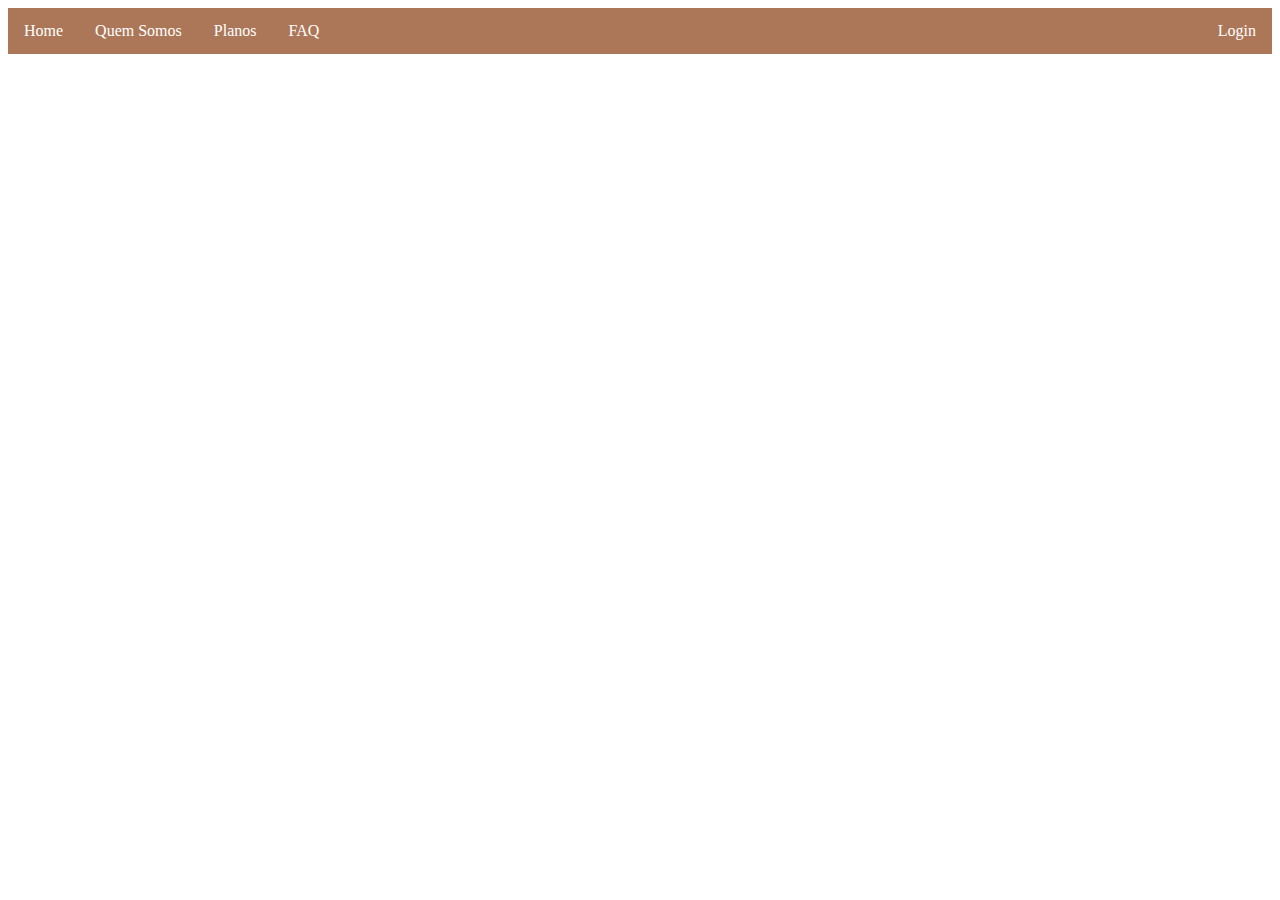
==== index.html @ 406eefc9 "Add files via upload" ====
<!DOCTYPE html>
<html lang="pt-br">
	<head> 
	<meta charset="utf-8"> 
	<meta name="author" content="Sexteto sinistro">
	<meta name="keywords" content="english, verb, capybara">
	<meta name="description" content="Capyverb - Escola de idiomas">	
	
	<title>Capyverb - Home</title>

    <!-- Link das fontes -->

    <link rel="preconnect" href="https://fonts.googleapis.com">
    <link rel="preconnect" href="https://fonts.gstatic.com" crossorigin>
    <link href="https://fonts.googleapis.com/css2?family=Nerko+One&display=swap" rel="stylesheet">

    <!-- CSS -->

    <link rel="stylesheet" href="verb.css">

  	</head> 
	
	<body> 
        
        <header>

            <div id="nav">
            <ul id="opt">
                <li><a href="">Home</a></li>
                <li><a href="">Quem Somos</a></li>
                <li><a href="">Planos</a></li>
                <li><a href="">FAQ</a></li>
                <li style="float: right;"><a href="">Login</a></li>
            </ul>

        </div>
        </header>

	</body>
	
</html>
---- verb.css ----
ul {
    list-style-type: none;
    margin: 0;
    padding: 0;
    overflow: hidden;
    background-color: #ac7758;
  }
  li {
    float: left;
  }
  
  li a {
    display: block;
    color: white;
    padding: 14px 16px;
    text-decoration: none;
    text-align: center;
  }

#opt
{
  list-style-type: none;

}
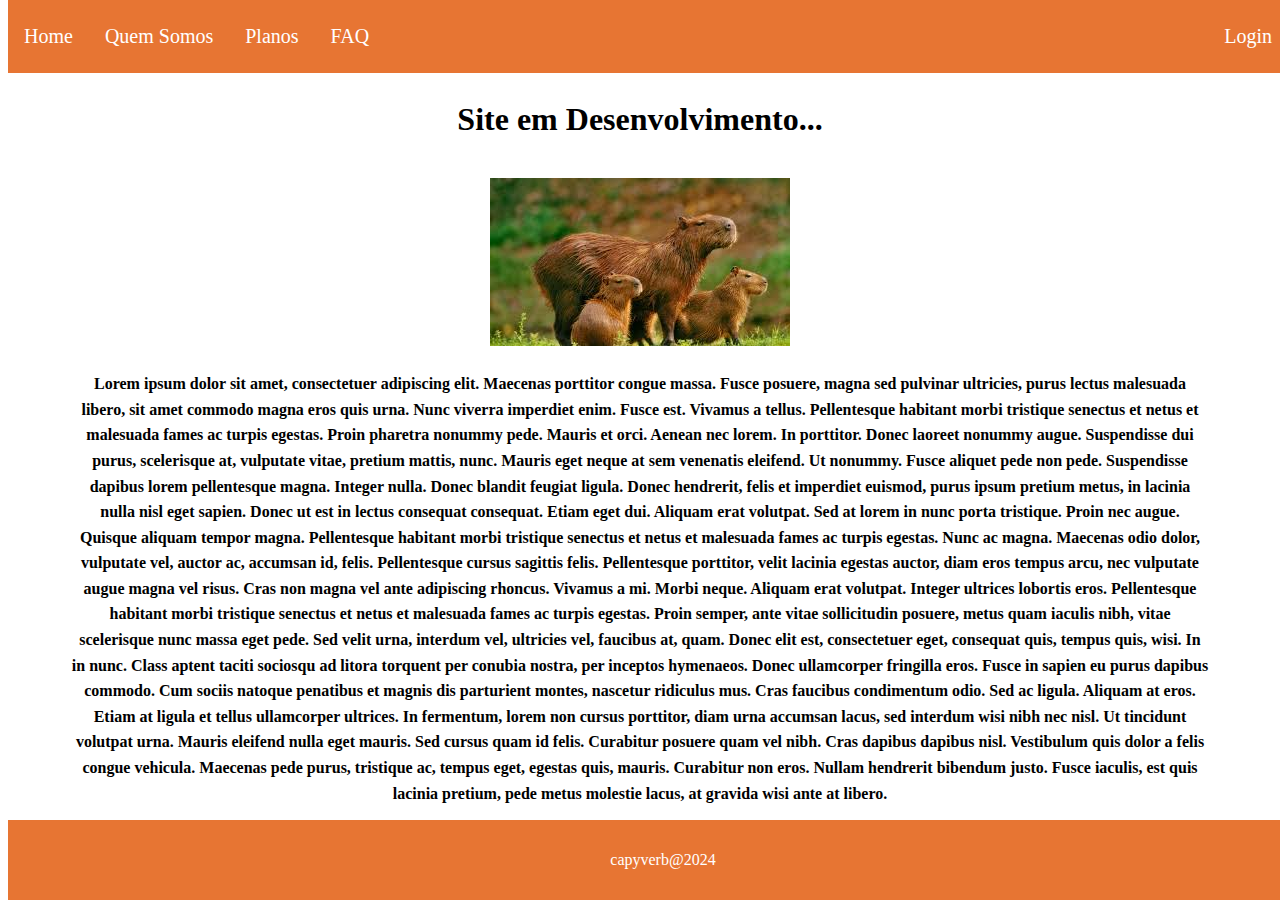
==== commit c5af5faf: "Add files via upload" ====
--- a/index.html
+++ b/index.html
@@ -19,23 +19,77 @@
     <link rel="stylesheet" href="verb.css">
 
   	</head> 
-	
+
 	<body> 
-        
+
         <header>
 
             <div id="nav">
-            <ul id="opt">
-                <li><a href="">Home</a></li>
-                <li><a href="">Quem Somos</a></li>
-                <li><a href="">Planos</a></li>
-                <li><a href="">FAQ</a></li>
-                <li style="float: right;"><a href="">Login</a></li>
-            </ul>
+                <ul id="opt">
+                    <li><a href="index.html">Home</a></li>
+                    <li><a href="qsm.html">Quem Somos</a></li>
+                    <li><a href="pln.html">Planos</a></li>
+                    <li><a href="faq.html">FAQ</a></li>
+                    <li style="float: right;"><a href="">Login</a></li>
+                </ul>
+            </div>
+        </header>	
+        <br><br><br><br>
+        <center>
+            <h1>
+                Site em Desenvolvimento...
+            </h1>
+            <br>
+            <img src="src/download.jpeg" alt="Capivara">
+            <br>
+            <h4>
+                Lorem ipsum dolor sit amet, consectetuer adipiscing elit. Maecenas porttitor congue massa. Fusce posuere, magna sed pulvinar ultricies, purus lectus malesuada libero, sit amet commodo magna eros quis urna.  
 
-        </div>
-        </header>
+Nunc viverra imperdiet enim. Fusce est. Vivamus a tellus.  
 
+Pellentesque habitant morbi tristique senectus et netus et malesuada fames ac turpis egestas. Proin pharetra nonummy pede. Mauris et orci.  
+
+Aenean nec lorem. In porttitor. Donec laoreet nonummy augue.  
+
+Suspendisse dui purus, scelerisque at, vulputate vitae, pretium mattis, nunc. Mauris eget neque at sem venenatis eleifend. Ut nonummy.  
+
+Fusce aliquet pede non pede. Suspendisse dapibus lorem pellentesque magna. Integer nulla.  
+
+Donec blandit feugiat ligula. Donec hendrerit, felis et imperdiet euismod, purus ipsum pretium metus, in lacinia nulla nisl eget sapien. Donec ut est in lectus consequat consequat.  
+
+Etiam eget dui. Aliquam erat volutpat. Sed at lorem in nunc porta tristique.  
+
+Proin nec augue. Quisque aliquam tempor magna. Pellentesque habitant morbi tristique senectus et netus et malesuada fames ac turpis egestas.  
+
+Nunc ac magna. Maecenas odio dolor, vulputate vel, auctor ac, accumsan id, felis. Pellentesque cursus sagittis felis.  
+
+Pellentesque porttitor, velit lacinia egestas auctor, diam eros tempus arcu, nec vulputate augue magna vel risus. Cras non magna vel ante adipiscing rhoncus. Vivamus a mi.  
+
+Morbi neque. Aliquam erat volutpat. Integer ultrices lobortis eros.  
+
+Pellentesque habitant morbi tristique senectus et netus et malesuada fames ac turpis egestas. Proin semper, ante vitae sollicitudin posuere, metus quam iaculis nibh, vitae scelerisque nunc massa eget pede. Sed velit urna, interdum vel, ultricies vel, faucibus at, quam.  
+
+Donec elit est, consectetuer eget, consequat quis, tempus quis, wisi. In in nunc. Class aptent taciti sociosqu ad litora torquent per conubia nostra, per inceptos hymenaeos.  
+
+Donec ullamcorper fringilla eros. Fusce in sapien eu purus dapibus commodo. Cum sociis natoque penatibus et magnis dis parturient montes, nascetur ridiculus mus.  
+
+Cras faucibus condimentum odio. Sed ac ligula. Aliquam at eros.  
+
+Etiam at ligula et tellus ullamcorper ultrices. In fermentum, lorem non cursus porttitor, diam urna accumsan lacus, sed interdum wisi nibh nec nisl. Ut tincidunt volutpat urna.  
+
+Mauris eleifend nulla eget mauris. Sed cursus quam id felis. Curabitur posuere quam vel nibh.  
+
+Cras dapibus dapibus nisl. Vestibulum quis dolor a felis congue vehicula. Maecenas pede purus, tristique ac, tempus eget, egestas quis, mauris.  
+
+Curabitur non eros. Nullam hendrerit bibendum justo. Fusce iaculis, est quis lacinia pretium, pede metus molestie lacus, at gravida wisi ante at libero.  
+
+ 
+            </h4>
+        </center>
 	</body>
+    <br><br><br><br>
+    <footer>
+        <p>capyverb@2024</p>
+    </footer>
 	
 </html>--- a/verb.css
+++ b/verb.css
@@ -1,25 +1,50 @@
 
-  ul {
+  #opt
+  {
+    list-style-type: none;
+
+  }
+
+  div#nav ul
+  {
     list-style-type: none;
     margin: 0;
     padding: 0;
     overflow: hidden;
-    background-color: #ac7758;
+    background-color: #e77533;
   }
-  li {
+  div#nav li
+  {
     float: left;
+    font-size: 20px;
   }
-  
-  li a {
+  div#nav li a
+  {
     display: block;
     color: white;
-    padding: 14px 16px;
+    padding: 25px 16px;
     text-decoration: none;
     text-align: center;
   }
-
-#opt
-{
-  list-style-type: none;
-
-}
+  div#nav
+  {
+    position: fixed;
+    width: 100%;
+    z-index: 1;
+    top: 0;
+  }
+  footer
+  {
+    background-color: #e77533;
+    padding: 15px;
+    text-align: center;
+    color: white;
+    position: fixed;
+    bottom:0%;
+    width: 100%;
+  }
+  center h4
+  {
+    width: 90%;
+    line-height: 1.6;
+  }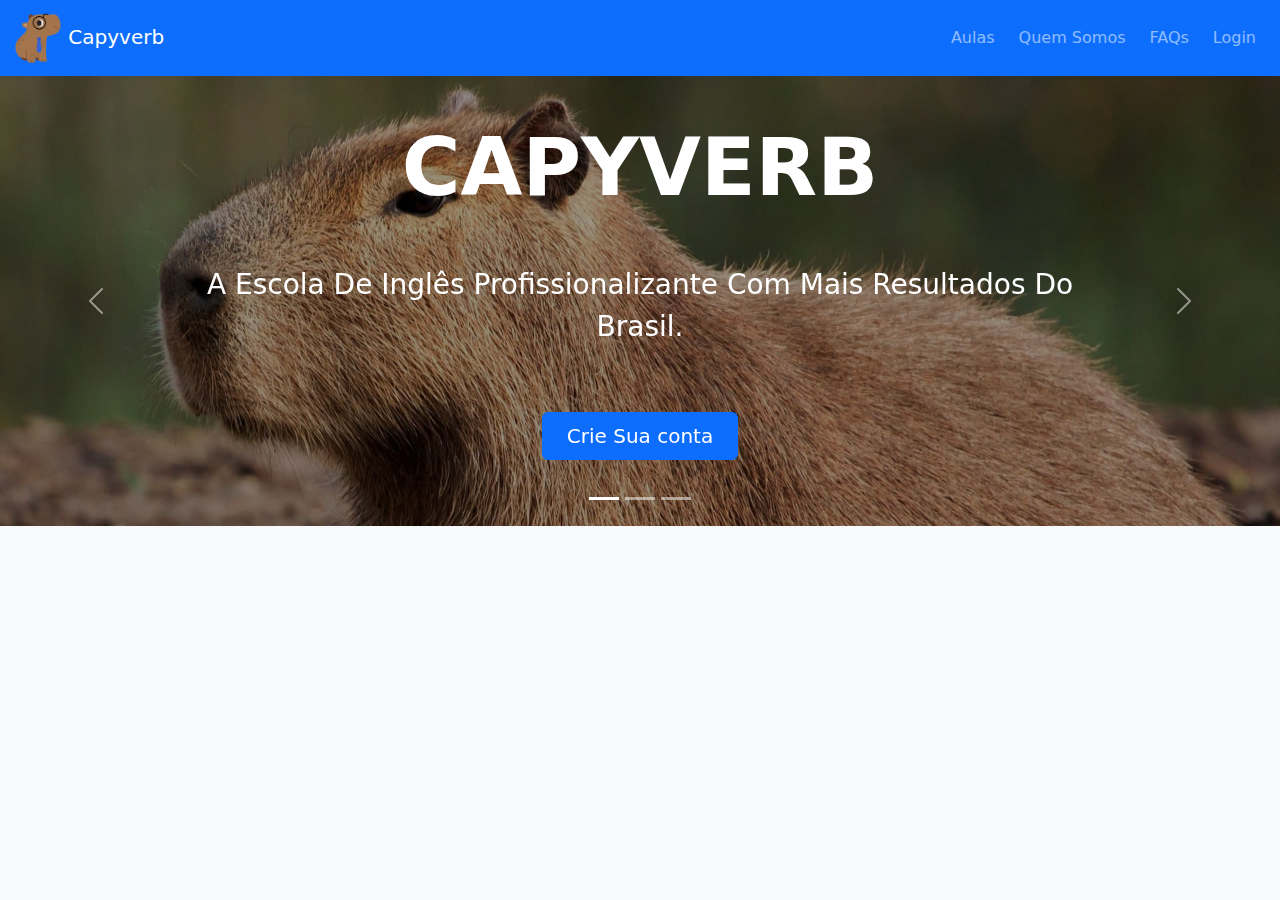
==== commit 628157f6: "Add files via upload" ====
--- a/index.html
+++ b/index.html
@@ -4,9 +4,12 @@
 	<meta charset="utf-8"> 
 	<meta name="author" content="Sexteto sinistro">
 	<meta name="keywords" content="english, verb, capybara">
-	<meta name="description" content="Capyverb - Escola de idiomas">	
+	<meta name="description" content="Capyverb - Escola de idiomas">
+    <link href="https://cdn.jsdelivr.net/npm/bootstrap@5.3.3/dist/css/bootstrap.min.css" rel="stylesheet" integrity="sha384-QWTKZyjpPEjISv5WaRU9OFeRpok6YctnYmDr5pNlyT2bRjXh0JMhjY6hW+ALEwIH" crossorigin="anonymous">
+    <script src="https://cdn.jsdelivr.net/npm/bootstrap@5.3.3/dist/js/bootstrap.bundle.min.js" integrity="sha384-YvpcrYf0tY3lHB60NNkmXc5s9fDVZLESaAA55NDzOxhy9GkcIdslK1eN7N6jIeHz" crossorigin="anonymous"></script>
 	
-	<title>Capyverb - Home</title>
+	<title>Capyverb</title>
+  <link rel="icon" href="assets/favicon.ico">
 
     <!-- Link das fontes -->
 
@@ -16,80 +19,89 @@
 
     <!-- CSS -->
 
-    <link rel="stylesheet" href="verb.css">
+    <link rel="stylesheet" href="styles.css">
+
 
   	</head> 
 
-	<body> 
+	<body class="bg-light"> 
 
         <header>
+            <nav class="navbar navbar-expand-lg bg-primary navbar-dark">
+                    <div class="container-fluid">
+                        <a class="navbar-brand" href="index.html">
+                          <img src="assets/capyverb 2.png" alt="Logo" width="50" height="50" class="d-inline-block">
+                          Capyverb
+                        </a>
+                        <button class="navbar-toggler" type="button" data-bs-toggle="collapse" data-bs-target="#navbarNav" aria-controls="navbarNav" aria-expanded="false" aria-label="Toggle navigation">
+                            <span class="navbar-toggler-icon"></span>
+                        </button>
+                            <div class="collapse navbar-collapse" id="navbarNav">
+                                <ul class="navbar-nav ms-auto">
+                                <li class="nav-item">
+                                    <a class="nav-link mx-1" href="aulas.html">Aulas</a>
+                                </li>
+                                <li class="nav-item">
+                                    <a class="nav-link mx-1" href="qsm.html">Quem Somos</a>
+                                </li>
+                                <li class="nav-item">
+                                    <a class="nav-link mx-1" href="faq.html">FAQs</a>
+                                </li>
+                                <li class="nav-item">
+                                    <a class="nav-link mx-1" href="loginnovo.html">Login</a>
+                                </li>
+                            </ul>
+                        </div>
+                    </div>
+                </nav>
 
-            <div id="nav">
-                <ul id="opt">
-                    <li><a href="index.html">Home</a></li>
-                    <li><a href="qsm.html">Quem Somos</a></li>
-                    <li><a href="pln.html">Planos</a></li>
-                    <li><a href="faq.html">FAQ</a></li>
-                    <li style="float: right;"><a href="">Login</a></li>
-                </ul>
-            </div>
-        </header>	
-        <br><br><br><br>
-        <center>
-            <h1>
-                Site em Desenvolvimento...
-            </h1>
-            <br>
-            <img src="src/download.jpeg" alt="Capivara">
-            <br>
-            <h4>
-                Lorem ipsum dolor sit amet, consectetuer adipiscing elit. Maecenas porttitor congue massa. Fusce posuere, magna sed pulvinar ultricies, purus lectus malesuada libero, sit amet commodo magna eros quis urna.  
+                <div id="carouselExampleCaptions" class="carousel slide w-100">
+                  <div class="carousel-indicators">
+                    <button type="button" data-bs-target="#carouselExampleCaptions" data-bs-slide-to="0" class="active" aria-current="true" aria-label="Slide 1"></button>
+                    <button type="button" data-bs-target="#carouselExampleCaptions" data-bs-slide-to="1" aria-label="Slide 2"></button>
+                    <button type="button" data-bs-target="#carouselExampleCaptions" data-bs-slide-to="2" aria-label="Slide 3"></button>
+                  </div>
+                  <div class="carousel-inner">
+                    <div class="carousel-item active">
+                      <img src="assets/singlecapy.jpg" class="d-block w-100" alt="...">
+                      <div class="carousel-caption top-0 mt-4">
+                        <h1 class="display-1 fw-bolder text-uppercase">Capyverb</h1>
+                        <p class="text-capitalize fs-3 mt-5">A escola de inglês profissionalizante com mais resultados do Brasil.</p>
+                        <button class="btn btn-primary px-4 py-2 fs-5 mt-5">Crie Sua conta</button>
+                      </div>
+                    </div>
+                    <div class="carousel-item">
+                      <img src="assets/sittingcapy.jpg" class="d-block w-100" alt="...">
+                      <div class="carousel-caption top-0 mt-4">
+                        <h1 class="display-1 fw-bolder text-uppercase">Quem Somos</h1>
+                        <p class="text-capitalize fs-3 mt-5">Veja informações sobre nossos fundadores.</p>
+                        <button class="btn btn-primary px-4 py-2 fs-5 mt-5">Nos Conheça</button>
+                      </div>
+                    </div>
+                    <div class="carousel-item">
+                      <img src="assets/twocapys.jpg" class="d-block w-100" alt="...">
+                      <div class="carousel-caption top-0 mt-4">
+                        <h1 class="display-1 fw-bolder text-uppercase">Dúvidas?</h1>
+                        <p class="text-capitalize fs-3 mt-5">Veja as questões mais abordadas pelos internautas.</p>
+                        <button class="btn btn-primary px-4 py-2 fs-5 mt-5">Me Leve Para Lá</button>
+                      </div>
+                    </div>
+                  </div>
+                  <button class="carousel-control-prev" type="button" data-bs-target="#carouselExampleCaptions" data-bs-slide="prev">
+                    <span class="carousel-control-prev-icon" aria-hidden="true"></span>
+                    <span class="visually-hidden">Anterior</span>
+                  </button>
+                  <button class="carousel-control-next" type="button" data-bs-target="#carouselExampleCaptions" data-bs-slide="next">
+                    <span class="carousel-control-next-icon" aria-hidden="true"></span>
+                    <span class="visually-hidden">Próximo</span>
+                  </button>
+                </div>
+        </header>
 
-Nunc viverra imperdiet enim. Fusce est. Vivamus a tellus.  
+        <main>
+          
+        </main>
 
-Pellentesque habitant morbi tristique senectus et netus et malesuada fames ac turpis egestas. Proin pharetra nonummy pede. Mauris et orci.  
-
-Aenean nec lorem. In porttitor. Donec laoreet nonummy augue.  
-
-Suspendisse dui purus, scelerisque at, vulputate vitae, pretium mattis, nunc. Mauris eget neque at sem venenatis eleifend. Ut nonummy.  
-
-Fusce aliquet pede non pede. Suspendisse dapibus lorem pellentesque magna. Integer nulla.  
-
-Donec blandit feugiat ligula. Donec hendrerit, felis et imperdiet euismod, purus ipsum pretium metus, in lacinia nulla nisl eget sapien. Donec ut est in lectus consequat consequat.  
-
-Etiam eget dui. Aliquam erat volutpat. Sed at lorem in nunc porta tristique.  
-
-Proin nec augue. Quisque aliquam tempor magna. Pellentesque habitant morbi tristique senectus et netus et malesuada fames ac turpis egestas.  
-
-Nunc ac magna. Maecenas odio dolor, vulputate vel, auctor ac, accumsan id, felis. Pellentesque cursus sagittis felis.  
-
-Pellentesque porttitor, velit lacinia egestas auctor, diam eros tempus arcu, nec vulputate augue magna vel risus. Cras non magna vel ante adipiscing rhoncus. Vivamus a mi.  
-
-Morbi neque. Aliquam erat volutpat. Integer ultrices lobortis eros.  
-
-Pellentesque habitant morbi tristique senectus et netus et malesuada fames ac turpis egestas. Proin semper, ante vitae sollicitudin posuere, metus quam iaculis nibh, vitae scelerisque nunc massa eget pede. Sed velit urna, interdum vel, ultricies vel, faucibus at, quam.  
-
-Donec elit est, consectetuer eget, consequat quis, tempus quis, wisi. In in nunc. Class aptent taciti sociosqu ad litora torquent per conubia nostra, per inceptos hymenaeos.  
-
-Donec ullamcorper fringilla eros. Fusce in sapien eu purus dapibus commodo. Cum sociis natoque penatibus et magnis dis parturient montes, nascetur ridiculus mus.  
-
-Cras faucibus condimentum odio. Sed ac ligula. Aliquam at eros.  
-
-Etiam at ligula et tellus ullamcorper ultrices. In fermentum, lorem non cursus porttitor, diam urna accumsan lacus, sed interdum wisi nibh nec nisl. Ut tincidunt volutpat urna.  
-
-Mauris eleifend nulla eget mauris. Sed cursus quam id felis. Curabitur posuere quam vel nibh.  
-
-Cras dapibus dapibus nisl. Vestibulum quis dolor a felis congue vehicula. Maecenas pede purus, tristique ac, tempus eget, egestas quis, mauris.  
-
-Curabitur non eros. Nullam hendrerit bibendum justo. Fusce iaculis, est quis lacinia pretium, pede metus molestie lacus, at gravida wisi ante at libero.  
-
- 
-            </h4>
-        </center>
-	</body>
-    <br><br><br><br>
-    <footer>
-        <p>capyverb@2024</p>
-    </footer>
+    </body>
 	
 </html>--- a/styles.css
+++ b/styles.css
@@ -0,0 +1,171 @@
+.slide{
+    height: 450px;
+}
+
+.carousel-inner{
+    height: 100%;
+    object-fit: fill;
+}
+
+.carousel-inner img{
+    filter: brightness(0.6);
+}
+
+.container{
+    border-radius: 10px;
+		box-shadow: 0 14px 28px rgba(0,0,0,0.25), 
+				0 10px 10px rgba(0,0,0,0.22);
+		position: relative;
+		overflow: hidden;
+        min-height: 400px;
+
+}
+
+.form-container{
+	top: 0;
+	height: 100%;
+	transition: all 0.6s ease-in-out;
+}
+
+.container form {
+    display: flex;
+    justify-content: center;
+    flex-direction: column;
+    padding: 0 50px;
+    height: 100%;
+    text-align: center;
+}
+
+.container input {
+		padding: 6px 15px;
+		margin: 8px 0;
+		width: 100%;
+}
+
+.form-container button {
+    border-radius: 20px;
+		border: 1px solid #FF4B2B;
+		background-color: #FF4B2B;
+		color: #FFFFFF;
+		font-size: 12px;
+		font-weight: bold;
+		padding: 12px 45px;
+		letter-spacing: 1px;
+		text-transform: uppercase;
+		transition: transform 80ms ease-in;
+}
+
+.form-container button:hover{
+    background-color: black;
+    border: none;
+}
+
+.entrar-container{
+    width: 50%;
+}
+
+.criar-container{
+    width: 50%;
+}
+
+.overlay-container {
+    position: absolute;
+    top: 0;
+    left: 50%;
+    width: 50%;
+    height: 100%;
+    overflow: hidden;
+    transition: transform 0.6s ease-in-out;
+    z-index: 100;
+    background-color: rgba(0,0,0,0.22);
+}
+
+.overlay{
+    background: rgba(44, 0, 240, 0.22);
+    background-size: cover;
+    background-position: 0 0;
+    position: relative;
+    left: -100%;
+		height: 100%;
+		width: 200%;
+		transform: translateX(0);
+		transition: transform 0.6s ease-in-out;
+}
+
+.overlay-panel{
+    position: absolute;
+		display: flex;
+		align-items: center;
+		justify-content: center;
+		flex-direction: column;
+		padding: 0 40px;
+		text-align: center;
+        top: 0;
+		height: 100%;
+		width: 50%;
+		transform: translateX(0);
+		transition: transform 0.6s ease-in-out;
+}
+
+.overlay-left{
+    transform: translateX(-20%);
+}
+
+.container.right-panel-active .overlay-left {
+    transform: translateX(0);
+}
+
+.overlay-right {
+    right: 0;
+    transform: translateX(0);
+}
+
+.container.right-panel-active .overlay-right {
+    transform: translateX(20%);
+}
+
+.overlay-container button{
+    border-radius: 20px;
+    border: 1px solid black;
+    background-color: transparent;
+    color: #FFFFFF;
+		font-size: 12px;
+		font-weight: bold;
+		padding: 12px 45px;
+		letter-spacing: 1px;
+		text-transform: uppercase;
+		transition: transform 80ms ease-in;
+}
+
+.overlay-container button:hover{
+    background-color: cadetblue;
+}
+
+.container.right-panel-active .entrar-container {
+    transform: translateX(100%);
+}
+
+.container.right-panel-active .criar-container {
+    transform: translateX(100%);
+    opacity: 1;
+    z-index: 5;
+    animation: show 0.6s;
+}
+@keyframes show {
+    0%, 49.99% {
+        opacity: 0;
+        z-index: 1;
+    }
+
+    50%, 100% {
+        opacity: 1;
+        z-index: 5;
+    }
+}
+.container.right-panel-active .overlay-container{
+    transform: translateX(-100%);
+}
+
+.container.right-panel-active .overlay {
+    transform: translateX(50%);
+}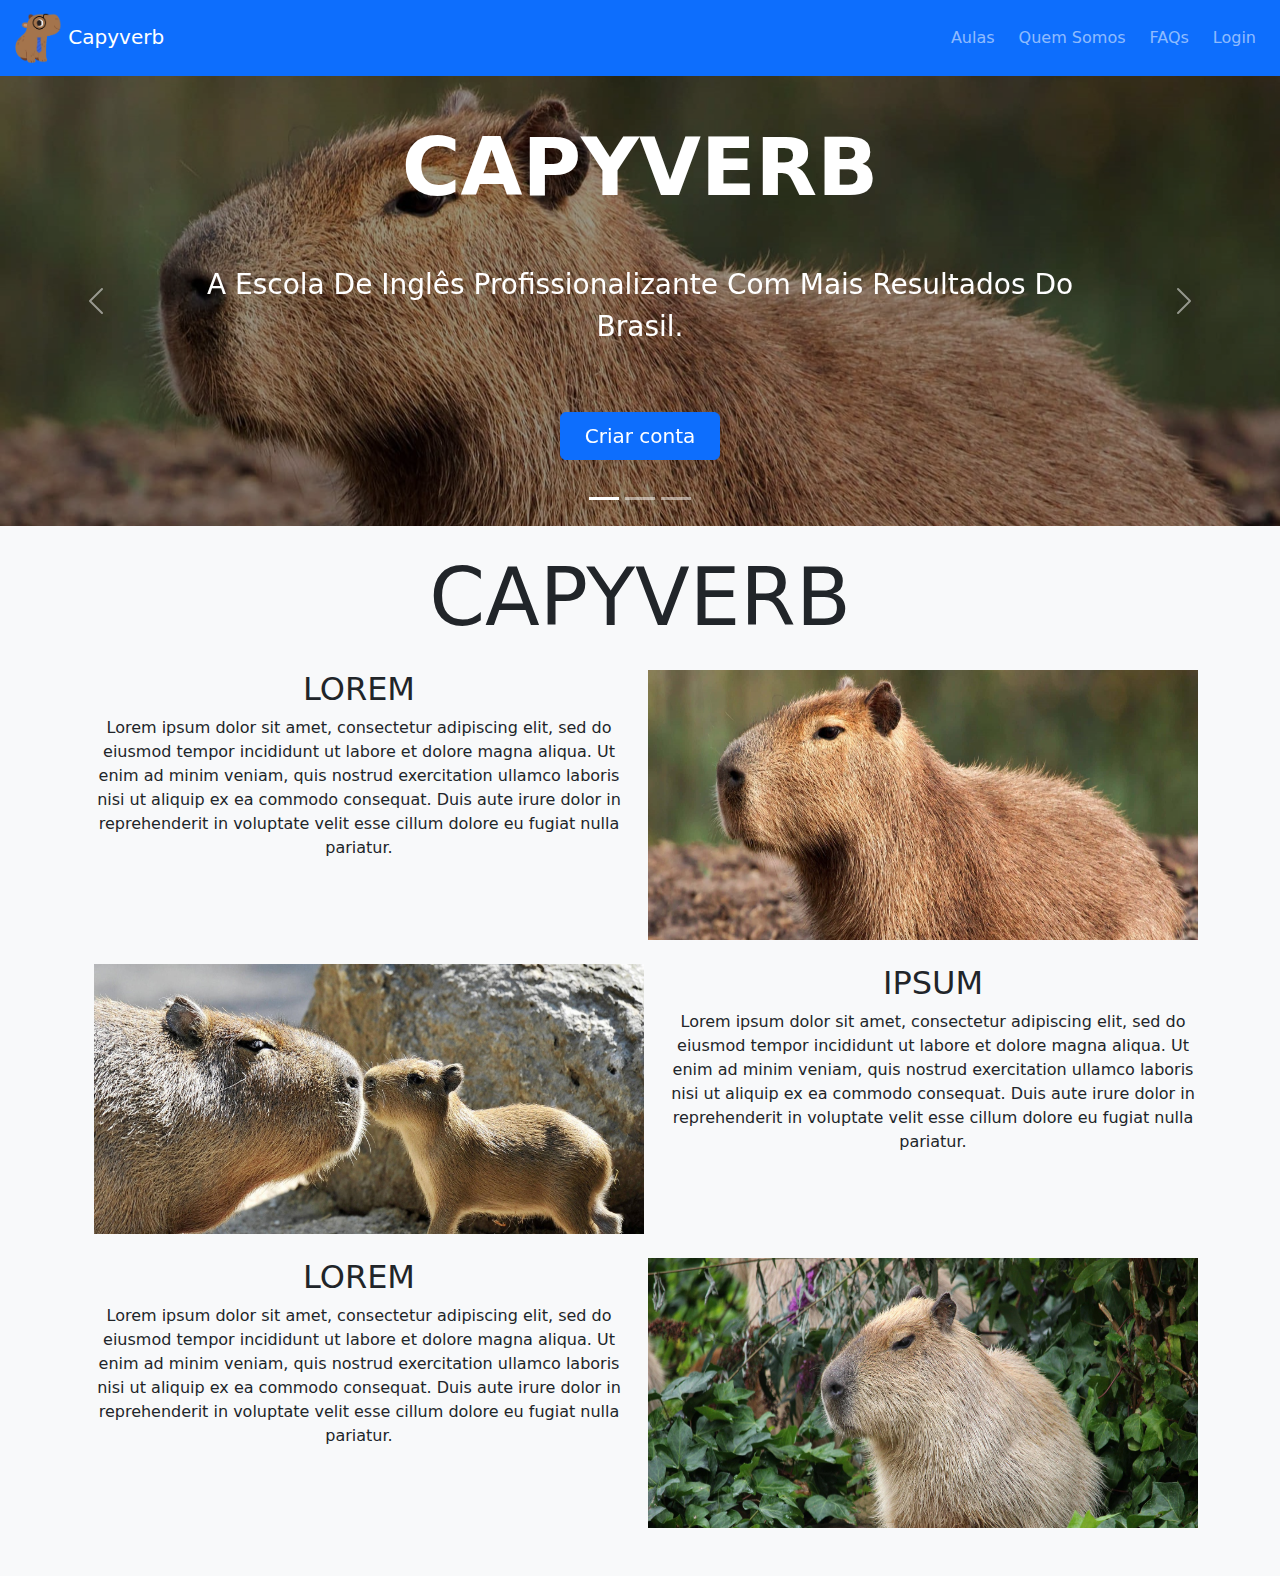
==== commit 0fdc5248: "Add files via upload" ====
--- a/index.html
+++ b/index.html
@@ -18,9 +18,7 @@
     <link href="https://fonts.googleapis.com/css2?family=Nerko+One&display=swap" rel="stylesheet">
 
     <!-- CSS -->
-
-    <link rel="stylesheet" href="styles.css">
-
+    <link rel="stylesheet" href="stylesindex.css">
 
   	</head> 
 
@@ -67,7 +65,7 @@
                       <div class="carousel-caption top-0 mt-4">
                         <h1 class="display-1 fw-bolder text-uppercase">Capyverb</h1>
                         <p class="text-capitalize fs-3 mt-5">A escola de inglês profissionalizante com mais resultados do Brasil.</p>
-                        <button class="btn btn-primary px-4 py-2 fs-5 mt-5">Crie Sua conta</button>
+                        <a href="loginnovo.html" class="btn btn-primary px-4 py-2 fs-5 mt-5">Criar conta</a>
                       </div>
                     </div>
                     <div class="carousel-item">
@@ -75,7 +73,7 @@
                       <div class="carousel-caption top-0 mt-4">
                         <h1 class="display-1 fw-bolder text-uppercase">Quem Somos</h1>
                         <p class="text-capitalize fs-3 mt-5">Veja informações sobre nossos fundadores.</p>
-                        <button class="btn btn-primary px-4 py-2 fs-5 mt-5">Nos Conheça</button>
+                        <a href="qsm.html" class="btn btn-primary px-4 py-2 fs-5 mt-5">Nos Conheça</a>
                       </div>
                     </div>
                     <div class="carousel-item">
@@ -83,7 +81,7 @@
                       <div class="carousel-caption top-0 mt-4">
                         <h1 class="display-1 fw-bolder text-uppercase">Dúvidas?</h1>
                         <p class="text-capitalize fs-3 mt-5">Veja as questões mais abordadas pelos internautas.</p>
-                        <button class="btn btn-primary px-4 py-2 fs-5 mt-5">Me Leve Para Lá</button>
+                        <a href="faq.html" class="btn btn-primary px-4 py-2 fs-5 mt-5">Perguntas</a>
                       </div>
                     </div>
                   </div>
@@ -99,7 +97,48 @@
         </header>
 
         <main>
-          
+          <div class="container mt-4 mb-5 text-center">
+            <h1 class="display-1">CAPYVERB</h1>
+              <div class="row d-flex ms-auto mt-4">
+                <div class="col">
+                  <h2>LOREM</h2>
+                  Lorem ipsum dolor sit amet, consectetur adipiscing elit,
+                   sed do eiusmod tempor incididunt ut labore et dolore magna aliqua.
+                    Ut enim ad minim veniam, quis nostrud exercitation ullamco laboris
+                     nisi ut aliquip ex ea commodo consequat. Duis aute irure dolor in
+                      reprehenderit in voluptate velit esse cillum dolore eu fugiat nulla pariatur.
+                </div>
+                <div class="col">
+                  <img src="assets/singlecapy.jpg" width="550" height="270">
+                </div>
+              </div>
+              <div class="row d-flex ms-auto mt-4">
+                <div class="col">
+                  <img src="assets/twocapys.jpg" width="550" height="270">
+                </div>
+                <div class="col">
+                  <h2>IPSUM</h2>
+                  Lorem ipsum dolor sit amet, consectetur adipiscing elit,
+                   sed do eiusmod tempor incididunt ut labore et dolore magna aliqua.
+                    Ut enim ad minim veniam, quis nostrud exercitation ullamco laboris
+                     nisi ut aliquip ex ea commodo consequat. Duis aute irure dolor in
+                      reprehenderit in voluptate velit esse cillum dolore eu fugiat nulla pariatur.
+                </div>
+              </div>
+              <div class="row d-flex ms-auto mt-4">
+                <div class="col">
+                  <h2>LOREM</h2>
+                  Lorem ipsum dolor sit amet, consectetur adipiscing elit,
+                   sed do eiusmod tempor incididunt ut labore et dolore magna aliqua.
+                    Ut enim ad minim veniam, quis nostrud exercitation ullamco laboris
+                     nisi ut aliquip ex ea commodo consequat. Duis aute irure dolor in
+                      reprehenderit in voluptate velit esse cillum dolore eu fugiat nulla pariatur.
+                </div>
+                <div class="col">
+                  <img src="assets/sittingcapy.jpg" width="550" height="270">
+                </div>
+              </div>
+          </div>
         </main>
 
     </body>
--- a/stylesindex.css
+++ b/stylesindex.css
@@ -0,0 +1,12 @@
+.slide{
+    height: 450px;
+}
+
+.carousel-inner{
+    height: 100%;
+    object-fit: fill;
+}
+
+.carousel-inner img{
+    filter: brightness(0.6);
+}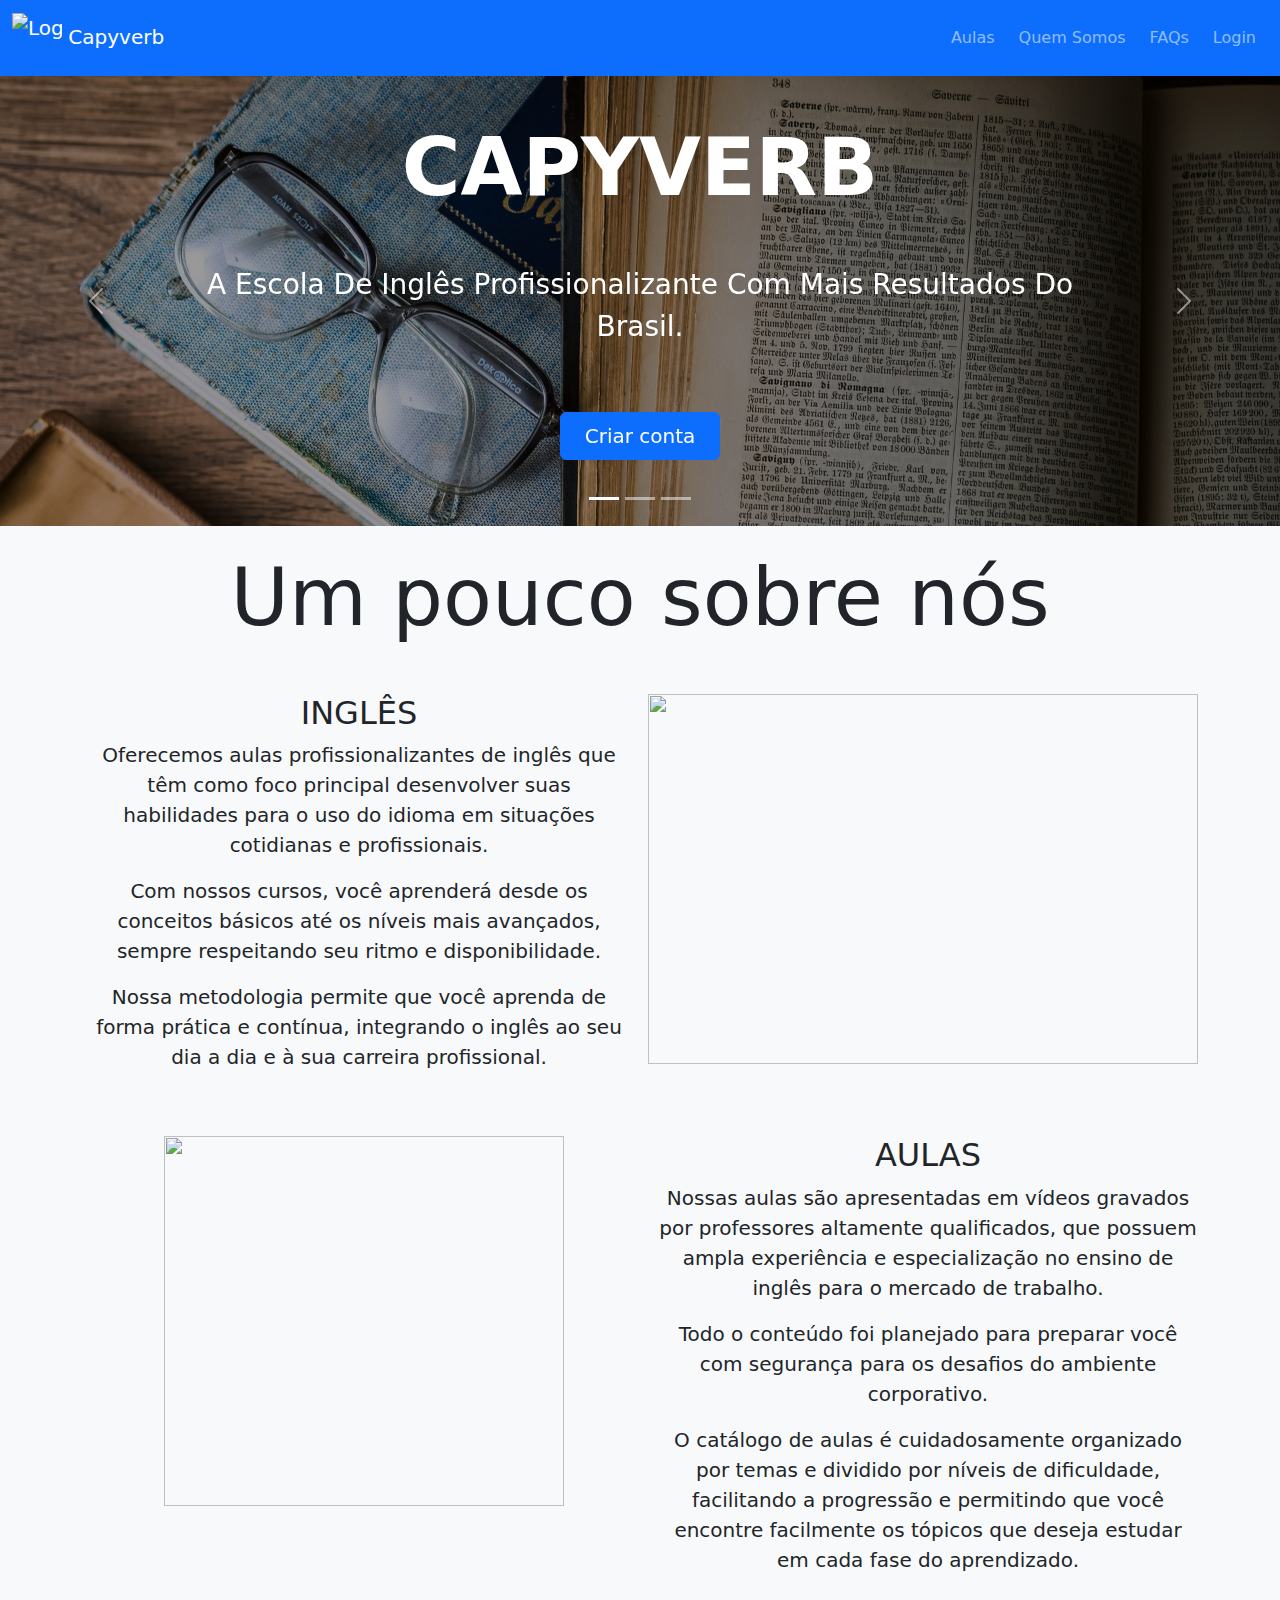
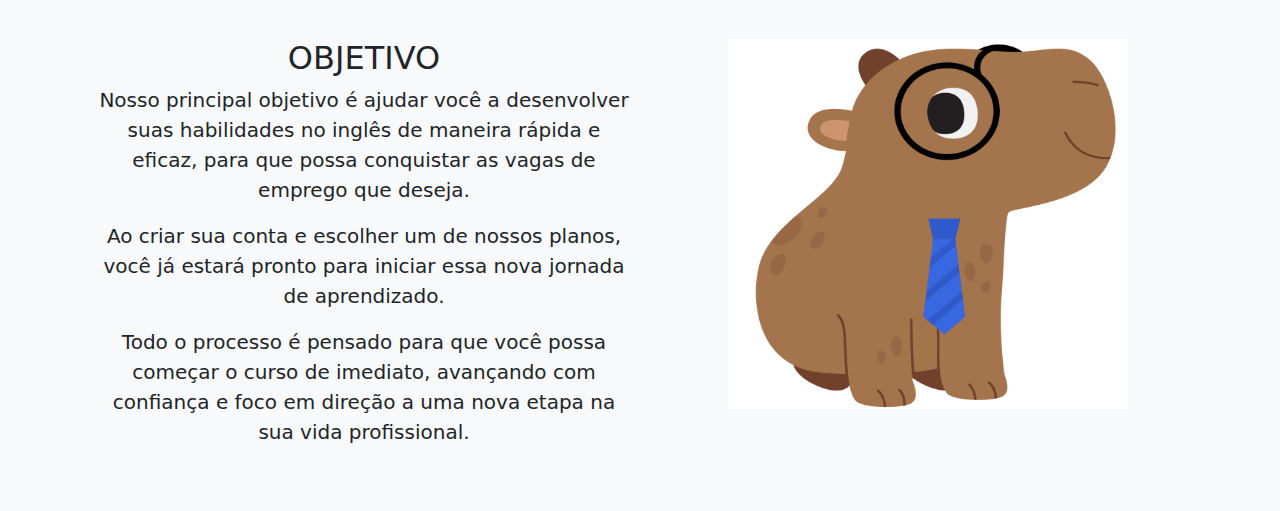
==== commit 1c945c10: "Add files via upload" ====
--- a/index.html
+++ b/index.html
@@ -9,7 +9,7 @@
     <script src="https://cdn.jsdelivr.net/npm/bootstrap@5.3.3/dist/js/bootstrap.bundle.min.js" integrity="sha384-YvpcrYf0tY3lHB60NNkmXc5s9fDVZLESaAA55NDzOxhy9GkcIdslK1eN7N6jIeHz" crossorigin="anonymous"></script>
 	
 	<title>Capyverb</title>
-  <link rel="icon" href="assets/favicon.ico">
+  <link rel="icon" href="assets/capyverbflip.png">
 
     <!-- Link das fontes -->
 
@@ -28,7 +28,7 @@
             <nav class="navbar navbar-expand-lg bg-primary navbar-dark">
                     <div class="container-fluid">
                         <a class="navbar-brand" href="index.html">
-                          <img src="assets/capyverb 2.png" alt="Logo" width="50" height="50" class="d-inline-block">
+                          <img src="assets/capyverbflip.png" alt="Logo" width="50" height="50" class="d-inline-block">
                           Capyverb
                         </a>
                         <button class="navbar-toggler" type="button" data-bs-toggle="collapse" data-bs-target="#navbarNav" aria-controls="navbarNav" aria-expanded="false" aria-label="Toggle navigation">
@@ -61,7 +61,7 @@
                   </div>
                   <div class="carousel-inner">
                     <div class="carousel-item active">
-                      <img src="assets/singlecapy.jpg" class="d-block w-100" alt="...">
+                      <img src="assets/book.png" class="d-block w-100" alt="...">
                       <div class="carousel-caption top-0 mt-4">
                         <h1 class="display-1 fw-bolder text-uppercase">Capyverb</h1>
                         <p class="text-capitalize fs-3 mt-5">A escola de inglês profissionalizante com mais resultados do Brasil.</p>
@@ -69,7 +69,7 @@
                       </div>
                     </div>
                     <div class="carousel-item">
-                      <img src="assets/sittingcapy.jpg" class="d-block w-100" alt="...">
+                      <img src="assets/library.png" class="d-block w-100" alt="...">
                       <div class="carousel-caption top-0 mt-4">
                         <h1 class="display-1 fw-bolder text-uppercase">Quem Somos</h1>
                         <p class="text-capitalize fs-3 mt-5">Veja informações sobre nossos fundadores.</p>
@@ -77,7 +77,7 @@
                       </div>
                     </div>
                     <div class="carousel-item">
-                      <img src="assets/twocapys.jpg" class="d-block w-100" alt="...">
+                      <img src="assets/teach.png" class="d-block w-100" alt="...">
                       <div class="carousel-caption top-0 mt-4">
                         <h1 class="display-1 fw-bolder text-uppercase">Dúvidas?</h1>
                         <p class="text-capitalize fs-3 mt-5">Veja as questões mais abordadas pelos internautas.</p>
@@ -98,44 +98,38 @@
 
         <main>
           <div class="container mt-4 mb-5 text-center">
-            <h1 class="display-1">CAPYVERB</h1>
-              <div class="row d-flex ms-auto mt-4">
-                <div class="col">
-                  <h2>LOREM</h2>
-                  Lorem ipsum dolor sit amet, consectetur adipiscing elit,
-                   sed do eiusmod tempor incididunt ut labore et dolore magna aliqua.
-                    Ut enim ad minim veniam, quis nostrud exercitation ullamco laboris
-                     nisi ut aliquip ex ea commodo consequat. Duis aute irure dolor in
-                      reprehenderit in voluptate velit esse cillum dolore eu fugiat nulla pariatur.
+            <h1 class="display-1">Um pouco sobre nós</h1>
+              <div class="row d-flex ms-auto mt-5">
+                <div class="col fs-5">
+                  <h2>INGLÊS</h2>
+                  <p>Oferecemos aulas profissionalizantes de inglês que têm como foco principal desenvolver suas habilidades para o uso do idioma em situações cotidianas e profissionais.</p>
+                  <p>Com nossos cursos, você aprenderá desde os conceitos básicos até os níveis mais avançados, sempre respeitando seu ritmo e disponibilidade.</p>
+                  <p>Nossa metodologia permite que você aprenda de forma prática e contínua, integrando o inglês ao seu dia a dia e à sua carreira profissional.</p>
                 </div>
                 <div class="col">
-                  <img src="assets/singlecapy.jpg" width="550" height="270">
+                  <img src="assets/capyverbregua.png" width="550" height="370">
                 </div>
               </div>
-              <div class="row d-flex ms-auto mt-4">
+              <div class="row d-flex ms-auto mt-5">
                 <div class="col">
-                  <img src="assets/twocapys.jpg" width="550" height="270">
+                  <img src="assets/capyverbnotebook.png" width="400" height="370">
+                </div>
+                <div class="col fs-5">
+                  <h2>AULAS</h2>
+                  <p>Nossas aulas são apresentadas em vídeos gravados por professores altamente qualificados, que possuem ampla experiência e especialização no ensino de inglês para o mercado de trabalho.</p>
+                  <p>Todo o conteúdo foi planejado para preparar você com segurança para os desafios do ambiente corporativo.</p>
+                  <p>O catálogo de aulas é cuidadosamente organizado por temas e dividido por níveis de dificuldade, facilitando a progressão e permitindo que você encontre facilmente os tópicos que deseja estudar em cada fase do aprendizado.</p>
+                </div>
+              </div>
+              <div class="row d-flex ms-auto mt-5">
+                <div class="col fs-5">
+                  <h2>OBJETIVO</h2>
+                <p>Nosso principal objetivo é ajudar você a desenvolver suas habilidades no inglês de maneira rápida e eficaz, para que possa conquistar as vagas de emprego que deseja.</p>
+                <p>Ao criar sua conta e escolher um de nossos planos, você já estará pronto para iniciar essa nova jornada de aprendizado.</p>
+                <p>Todo o processo é pensado para que você possa começar o curso de imediato, avançando com confiança e foco em direção a uma nova etapa na sua vida profissional.</p>
                 </div>
                 <div class="col">
-                  <h2>IPSUM</h2>
-                  Lorem ipsum dolor sit amet, consectetur adipiscing elit,
-                   sed do eiusmod tempor incididunt ut labore et dolore magna aliqua.
-                    Ut enim ad minim veniam, quis nostrud exercitation ullamco laboris
-                     nisi ut aliquip ex ea commodo consequat. Duis aute irure dolor in
-                      reprehenderit in voluptate velit esse cillum dolore eu fugiat nulla pariatur.
-                </div>
-              </div>
-              <div class="row d-flex ms-auto mt-4">
-                <div class="col">
-                  <h2>LOREM</h2>
-                  Lorem ipsum dolor sit amet, consectetur adipiscing elit,
-                   sed do eiusmod tempor incididunt ut labore et dolore magna aliqua.
-                    Ut enim ad minim veniam, quis nostrud exercitation ullamco laboris
-                     nisi ut aliquip ex ea commodo consequat. Duis aute irure dolor in
-                      reprehenderit in voluptate velit esse cillum dolore eu fugiat nulla pariatur.
-                </div>
-                <div class="col">
-                  <img src="assets/sittingcapy.jpg" width="550" height="270">
+                  <img src="assets/capyverb.png" width="400" height="370">
                 </div>
               </div>
           </div>
